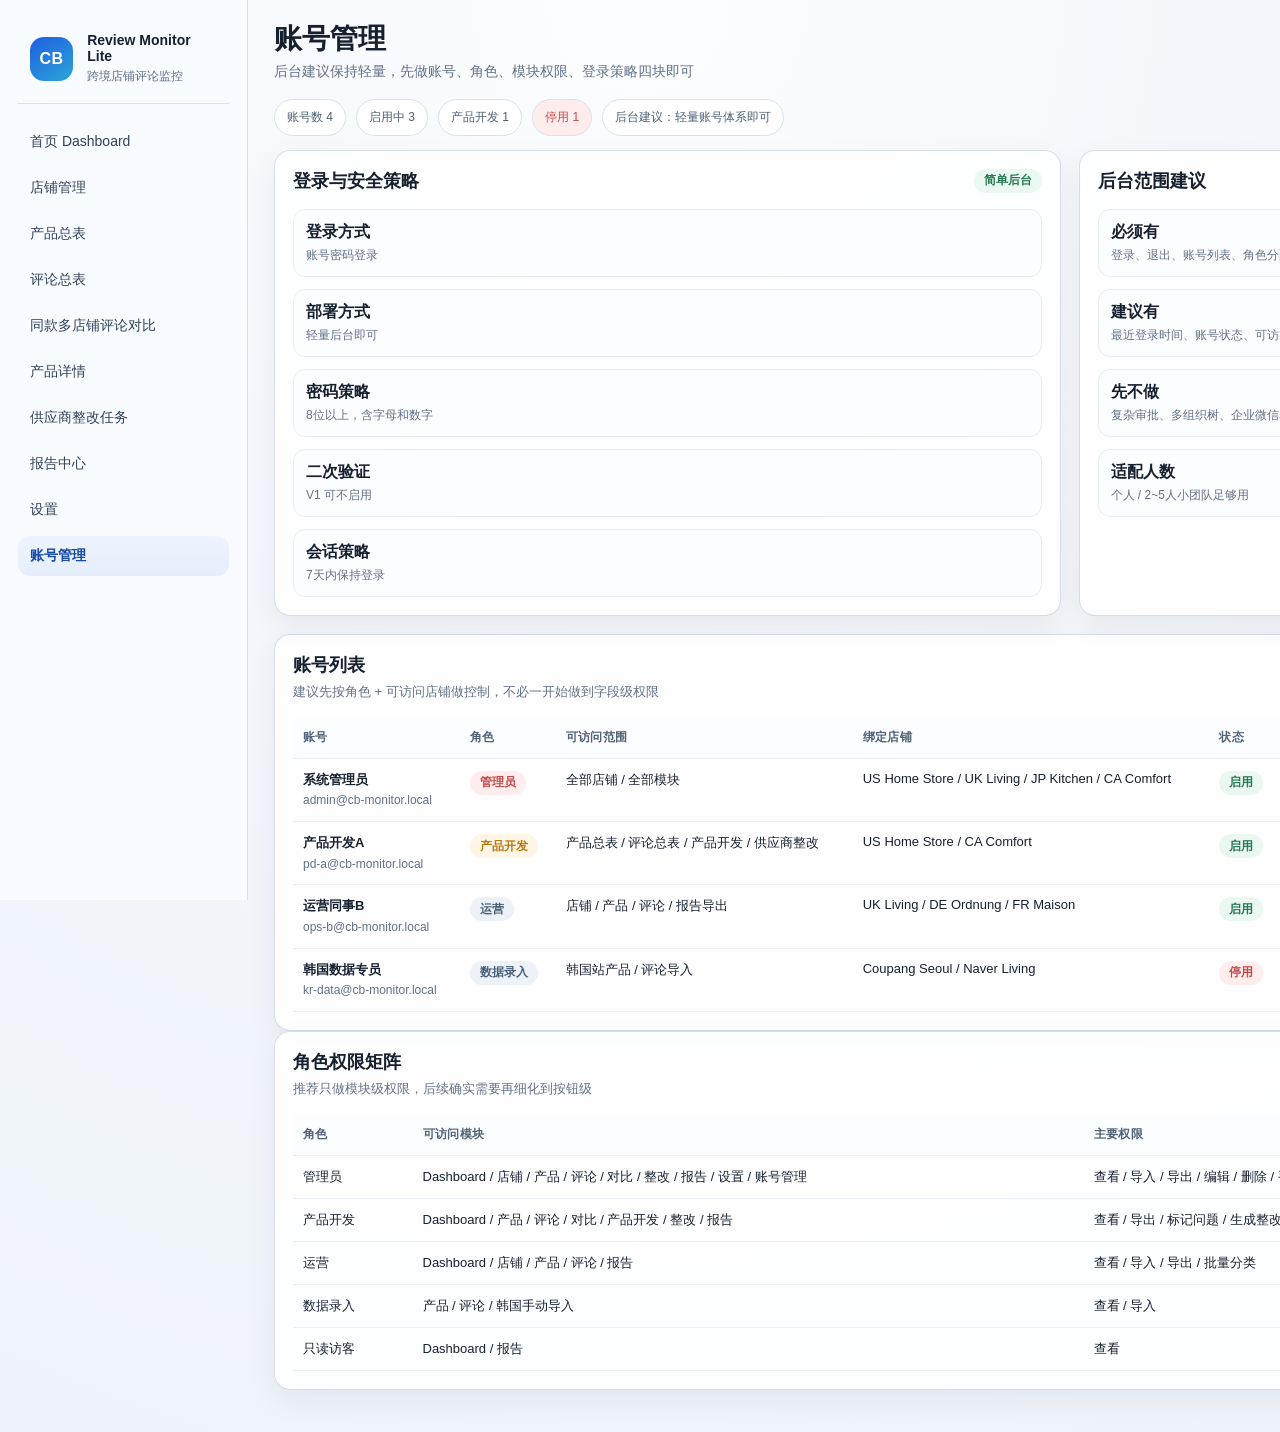
==== prototype/account-management.html @ f5803a5e "feat: add lightweight account management prototype" ====
<!DOCTYPE html>
<html lang="zh-CN">
  <head>
    <meta charset="UTF-8" />
    <meta name="viewport" content="width=device-width, initial-scale=1.0" />
    <title>账号管理 | CrossBorder Store Review Monitor Lite</title>
    <link rel="stylesheet" href="./styles.css" />
  </head>
  <body data-page="account-management">
    <div class="app-shell">
      <aside class="sidebar">
        <div class="brand">
          <div class="brand-mark">CB</div>
          <div>
            <strong>Review Monitor Lite</strong>
            <p>跨境店铺评论监控</p>
          </div>
        </div>
        <nav class="nav">
          <a class="nav-item" href="./index.html">首页 Dashboard</a>
          <a class="nav-item" href="./stores.html">店铺管理</a>
          <a class="nav-item" href="./products.html">产品总表</a>
          <a class="nav-item" href="./reviews.html">评论总表</a>
          <a class="nav-item" href="./comparison.html">同款多店铺评论对比</a>
          <a class="nav-item" href="./product-detail.html">产品详情</a>
          <a class="nav-item" href="./supplier-tasks.html">供应商整改任务</a>
          <a class="nav-item" href="./reports.html">报告中心</a>
          <a class="nav-item" href="./settings.html">设置</a>
          <a class="nav-item active" href="./account-management.html">账号管理</a>
        </nav>
      </aside>

      <main class="main">
        <header class="topbar">
          <div>
            <h1>账号管理</h1>
            <p>后台建议保持轻量，先做账号、角色、模块权限、登录策略四块即可</p>
          </div>
          <div class="topbar-actions">
            <button class="button ghost">批量停用</button>
            <button class="button ghost">导出账号列表</button>
            <button class="button primary">新增账号</button>
          </div>
        </header>

        <section class="table-summary">
          <div class="summary-pill" id="accounts-summary-total">账号数 4</div>
          <div class="summary-pill" id="accounts-summary-active">启用中 3</div>
          <div class="summary-pill" id="accounts-summary-pd">产品开发 1</div>
          <div class="summary-pill warn" id="accounts-summary-disabled">停用 1</div>
          <div class="summary-pill" id="accounts-summary-backend">后台建议：轻量账号体系即可</div>
        </section>

        <section class="two-col">
          <div class="panel">
            <div class="panel-head compact">
              <h2>登录与安全策略</h2>
              <span class="chip success">简单后台</span>
            </div>
            <div class="setting-list" id="security-settings">
              <div><strong>登录方式</strong><span>账号密码登录</span></div>
              <div><strong>部署方式</strong><span>轻量后台即可</span></div>
              <div><strong>密码策略</strong><span>8位以上，含字母和数字</span></div>
              <div><strong>二次验证</strong><span>V1 可不启用</span></div>
              <div><strong>会话策略</strong><span>7天内保持登录</span></div>
            </div>
          </div>

          <div class="panel">
            <div class="panel-head compact">
              <h2>后台范围建议</h2>
              <span class="chip neutral">最小可用</span>
            </div>
            <div class="setting-list">
              <div><strong>必须有</strong><span>登录、退出、账号列表、角色分配、重置密码</span></div>
              <div><strong>建议有</strong><span>最近登录时间、账号状态、可访问店铺范围</span></div>
              <div><strong>先不做</strong><span>复杂审批、多组织树、企业微信单点登录</span></div>
              <div><strong>适配人数</strong><span>个人 / 2~5人小团队足够用</span></div>
            </div>
          </div>
        </section>

        <section class="panel">
          <div class="panel-head">
            <div>
              <h2>账号列表</h2>
              <p>建议先按角色 + 可访问店铺做控制，不必一开始做到字段级权限</p>
            </div>
            <span class="chip neutral" id="accounts-note">V1 轻量账号模型</span>
          </div>
          <div class="table-wrap table-wide">
            <table>
              <thead>
                <tr>
                  <th>账号</th>
                  <th>角色</th>
                  <th>可访问范围</th>
                  <th>绑定店铺</th>
                  <th>状态</th>
                  <th>最近登录</th>
                  <th>操作建议</th>
                </tr>
              </thead>
              <tbody id="accounts-table"></tbody>
            </table>
          </div>
        </section>

        <section class="panel">
          <div class="panel-head">
            <div>
              <h2>角色权限矩阵</h2>
              <p>推荐只做模块级权限，后续确实需要再细化到按钮级</p>
            </div>
            <span class="chip warn">先简后细</span>
          </div>
          <div class="table-wrap">
            <table>
              <thead>
                <tr>
                  <th>角色</th>
                  <th>可访问模块</th>
                  <th>主要权限</th>
                </tr>
              </thead>
              <tbody id="roles-table"></tbody>
            </table>
          </div>
        </section>
      </main>
    </div>
    <script src="./app.js"></script>
  </body>
</html>
---- prototype/styles.css ----
:root {
  --bg: #f4f7fb;
  --panel: #ffffff;
  --panel-alt: #f8fafc;
  --line: #d9e2ec;
  --line-strong: #c7d2df;
  --text: #16202f;
  --muted: #627086;
  --blue: #2b6ff2;
  --blue-soft: #e8f0ff;
  --teal: #178c8c;
  --amber: #b97911;
  --amber-soft: #fff6e5;
  --red: #c24b4b;
  --red-soft: #ffecec;
  --green: #277a53;
  --green-soft: #eaf8f1;
  --shadow: 0 10px 30px rgba(19, 36, 64, 0.06);
  --radius: 16px;
  --radius-sm: 10px;
  --sidebar-width: 248px;
  --font: "Segoe UI", "PingFang SC", "Hiragino Sans GB", "Microsoft YaHei", sans-serif;
}

* {
  box-sizing: border-box;
}

body {
  margin: 0;
  font-family: var(--font);
  background: radial-gradient(circle at top, #fcfdff 0, #f4f7fb 38%, #eef3f9 100%);
  color: var(--text);
}

a {
  color: inherit;
  text-decoration: none;
}

button,
input,
select,
textarea {
  font: inherit;
}

.app-shell {
  display: grid;
  grid-template-columns: var(--sidebar-width) 1fr;
  min-height: 100vh;
}

.sidebar {
  position: sticky;
  top: 0;
  height: 100vh;
  padding: 22px 18px;
  background: rgba(248, 251, 255, 0.94);
  border-right: 1px solid rgba(199, 210, 223, 0.7);
  backdrop-filter: blur(14px);
}

.brand {
  display: flex;
  gap: 14px;
  align-items: center;
  padding: 10px 12px 18px;
  border-bottom: 1px solid var(--line);
}

.brand-mark {
  width: 44px;
  height: 44px;
  border-radius: 14px;
  background: linear-gradient(145deg, #1f5fe0, #2ca5d8);
  color: #fff;
  display: grid;
  place-items: center;
  font-weight: 800;
  letter-spacing: 0.04em;
}

.brand strong {
  display: block;
  font-size: 14px;
}

.brand p {
  margin: 4px 0 0;
  font-size: 12px;
  color: var(--muted);
}

.nav {
  display: flex;
  flex-direction: column;
  gap: 6px;
  padding-top: 18px;
}

.nav-item {
  padding: 11px 12px;
  border-radius: 12px;
  color: #314257;
  font-size: 14px;
}

.nav-item:hover,
.nav-item.active {
  background: linear-gradient(180deg, #edf4ff, #e6eefc);
  color: #1447a6;
  font-weight: 600;
}

.main {
  padding: 24px 26px 42px;
}

.topbar,
.filters,
.stats-grid,
.two-col,
.three-col,
.report-grid,
.comparison-hero,
.kanban-summary {
  margin-bottom: 18px;
}

.topbar {
  display: flex;
  justify-content: space-between;
  align-items: flex-start;
  gap: 20px;
}

.topbar h1 {
  margin: 0;
  font-size: 28px;
  line-height: 1.1;
}

.topbar p {
  margin: 8px 0 0;
  color: var(--muted);
  font-size: 14px;
}

.topbar-actions {
  display: flex;
  gap: 10px;
}

.button {
  height: 40px;
  padding: 0 16px;
  border-radius: 10px;
  border: 1px solid var(--line-strong);
  background: #fff;
  color: #314257;
  cursor: pointer;
}

.button.primary {
  background: linear-gradient(180deg, #2f7cff, #1f5fe0);
  color: white;
  border-color: #1f5fe0;
}

.button.ghost {
  background: #f8fbff;
}

.button.full {
  width: 100%;
}

.filters {
  display: flex;
  flex-wrap: wrap;
  gap: 12px;
  padding: 14px;
  background: rgba(255, 255, 255, 0.78);
  border: 1px solid rgba(199, 210, 223, 0.8);
  border-radius: var(--radius);
  box-shadow: var(--shadow);
}

.filters.dense {
  gap: 10px;
}

.filter-row {
  display: flex;
  flex-direction: column;
  gap: 6px;
  min-width: 130px;
}

.filter-row.wide {
  min-width: 260px;
}

.filter-row.filter-search {
  flex: 1 1 260px;
}

.filter-row label {
  font-size: 12px;
  color: var(--muted);
}

.filter-row input,
.filter-row select,
.filter-row textarea,
.placeholder-auth input {
  padding: 0 12px;
  border: 1px solid var(--line);
  border-radius: 10px;
  background: #fcfdff;
  color: var(--text);
}

.filter-row input,
.filter-row select,
.placeholder-auth input {
  height: 40px;
}

.filter-row textarea {
  min-height: 88px;
  padding: 10px 12px;
  resize: vertical;
  line-height: 1.5;
}

.stats-grid,
.comparison-hero,
.report-grid,
.kanban-summary {
  display: grid;
  gap: 14px;
}

.stats-grid {
  grid-template-columns: repeat(6, minmax(0, 1fr));
}

.stat-card,
.kanban-stat {
  padding: 18px;
  border-radius: var(--radius);
  background: linear-gradient(180deg, rgba(255, 255, 255, 0.96), rgba(250, 252, 255, 0.96));
  border: 1px solid rgba(199, 210, 223, 0.72);
  box-shadow: var(--shadow);
}

.stat-card strong,
.kanban-stat strong {
  display: block;
  margin: 10px 0 6px;
  font-size: 30px;
  line-height: 1;
}

.stat-card em,
.stat-card .stat-label,
.kanban-stat span {
  font-style: normal;
  color: var(--muted);
  font-size: 13px;
}

.stat-card.warn {
  background: linear-gradient(180deg, #fffdfa, #fff6ea);
}

.stat-card.danger {
  background: linear-gradient(180deg, #fffafa, #fff0f0);
}

.two-col {
  display: grid;
  grid-template-columns: minmax(0, 1.35fr) minmax(340px, 0.95fr);
  gap: 18px;
}

.three-col,
.report-grid,
.comparison-hero,
.kanban-summary {
  grid-template-columns: repeat(3, minmax(0, 1fr));
}

.kanban {
  display: grid;
  grid-template-columns: repeat(4, minmax(0, 1fr));
  gap: 18px;
  margin-bottom: 18px;
}

.panel {
  background: rgba(255, 255, 255, 0.88);
  border: 1px solid rgba(199, 210, 223, 0.75);
  border-radius: var(--radius);
  box-shadow: var(--shadow);
  overflow: hidden;
}

.panel-head {
  display: flex;
  justify-content: space-between;
  align-items: flex-start;
  gap: 16px;
  padding: 18px 18px 0;
}

.panel-actions {
  display: flex;
  gap: 10px;
  align-items: center;
}

.panel-head.compact {
  align-items: center;
}

.panel-head h2 {
  margin: 0;
  font-size: 18px;
}

.panel-head p {
  margin: 6px 0 0;
  font-size: 13px;
  color: var(--muted);
}

.text-link {
  color: var(--blue);
  font-size: 13px;
}

.segmented {
  display: inline-flex;
  padding: 4px;
  gap: 4px;
  background: #f2f6fb;
  border-radius: 12px;
}

.segmented button {
  border: 0;
  padding: 8px 12px;
  border-radius: 9px;
  background: transparent;
  color: var(--muted);
  cursor: pointer;
}

.segmented .active {
  background: #fff;
  color: var(--text);
  box-shadow: 0 2px 8px rgba(15, 32, 57, 0.08);
}

.table-wrap {
  overflow: auto;
  padding: 16px 18px 18px;
}

.column-picker {
  margin: 16px 18px 0;
  padding: 14px 16px;
  border: 1px solid #e6edf5;
  border-radius: 14px;
  background: #fbfdff;
}

.column-picker.hidden {
  display: none;
}

.column-picker-head {
  display: flex;
  justify-content: space-between;
  gap: 12px;
  margin-bottom: 12px;
}

.column-picker-head h3 {
  margin: 0;
  font-size: 15px;
}

.column-picker-head span {
  color: var(--muted);
  font-size: 12px;
}

.column-picker-grid {
  display: grid;
  grid-template-columns: repeat(6, minmax(0, 1fr));
  gap: 10px;
}

.column-option {
  display: flex;
  align-items: center;
  gap: 8px;
  padding: 8px 10px;
  border: 1px solid #e4ebf3;
  border-radius: 10px;
  background: #fff;
  font-size: 13px;
  cursor: grab;
}

.column-option.dragging {
  opacity: 0.45;
  border-style: dashed;
}

.column-option.drop-target {
  border-color: var(--blue);
  background: var(--blue-soft);
}

table {
  width: 100%;
  border-collapse: collapse;
  min-width: 760px;
}

.table-wide table {
  min-width: 1320px;
}

th,
td {
  padding: 12px 10px;
  border-bottom: 1px solid #e9eff5;
  text-align: left;
  vertical-align: top;
  font-size: 13px;
}

th {
  position: sticky;
  top: 0;
  background: #fbfdff;
  color: #516277;
  font-size: 12px;
  text-transform: uppercase;
  letter-spacing: 0.03em;
}

tbody tr:hover {
  background: #f8fbff;
}

.product-cell,
.review-meta,
.store-cell {
  display: flex;
  gap: 12px;
  min-width: 180px;
}

.thumb {
  flex: 0 0 auto;
  width: 42px;
  height: 42px;
  border-radius: 10px;
  background: linear-gradient(150deg, #c9d7ea, #eef3f9);
  border: 1px solid rgba(176, 192, 210, 0.8);
}

.thumb.xl {
  width: 88px;
  height: 88px;
  border-radius: 22px;
}

.tone-1 { background: linear-gradient(150deg, #d7e5ff, #f4f8ff); }
.tone-2 { background: linear-gradient(150deg, #ffe1ce, #fff7f1); }
.tone-3 { background: linear-gradient(150deg, #e2f3ea, #f7fcf9); }
.tone-4 { background: linear-gradient(150deg, #d7d5ff, #f5f5ff); }
.tone-5 { background: linear-gradient(150deg, #f5dfdf, #fff8f8); }
.tone-6 { background: linear-gradient(150deg, #e1eef5, #f6fbff); }

.cell-title {
  font-weight: 600;
  line-height: 1.35;
}

.cell-sub {
  display: block;
  margin-top: 4px;
  color: var(--muted);
  font-size: 12px;
  line-height: 1.4;
}

.chip,
.status {
  display: inline-flex;
  align-items: center;
  height: 24px;
  padding: 0 10px;
  border-radius: 999px;
  font-size: 12px;
  font-weight: 600;
  white-space: nowrap;
}

.chip.neutral,
.status.neutral {
  background: #edf2f8;
  color: #486077;
}

.chip.warn,
.status.warn {
  background: var(--amber-soft);
  color: var(--amber);
}

.chip.danger,
.status.danger {
  background: var(--red-soft);
  color: var(--red);
}

.chip.success,
.status.success {
  background: var(--green-soft);
  color: var(--green);
}

.link-inline {
  color: var(--blue);
  font-weight: 600;
}

.review-feed {
  padding: 10px 18px 18px;
  display: flex;
  flex-direction: column;
  gap: 12px;
}

.review-card {
  border: 1px solid #e5edf5;
  background: #fbfdff;
  border-radius: 14px;
  padding: 14px;
}

.review-card-head,
.meta-inline {
  display: flex;
  flex-wrap: wrap;
  gap: 8px;
  align-items: center;
}

.review-card p {
  margin: 10px 0;
  color: #314257;
  line-height: 1.6;
  font-size: 13px;
}

.thumb-strip {
  display: flex;
  gap: 8px;
  align-items: center;
  width: fit-content;
}

.thumb-strip .thumb {
  width: 38px;
  height: 38px;
}

.media-link {
  display: inline-flex;
  padding: 2px 0;
}

.media-thumb {
  position: relative;
  overflow: hidden;
}

.media-thumb.is-video {
  background: linear-gradient(145deg, #d8e4f7, #b7c7e8);
}

.media-thumb.is-video::after {
  content: "";
  position: absolute;
  inset: 0;
  background: linear-gradient(180deg, rgba(16, 27, 44, 0.02), rgba(16, 27, 44, 0.22));
}

.media-play {
  position: absolute;
  left: 50%;
  top: 50%;
  transform: translate(-50%, -50%);
  z-index: 1;
  width: 20px;
  height: 20px;
  border-radius: 50%;
  display: grid;
  place-items: center;
  background: rgba(255, 255, 255, 0.92);
  color: #17335c;
  font-size: 10px;
  box-shadow: 0 6px 14px rgba(18, 36, 65, 0.12);
}

.media-hint {
  display: block;
  margin-top: 6px;
}

.spark-group,
.bars,
.chart-stack,
.issue-grid,
.bar-grid {
  padding: 16px 18px 18px;
}

.spark-line {
  margin-bottom: 14px;
}

.spark-line:last-child {
  margin-bottom: 0;
}

.spark-head {
  display: flex;
  justify-content: space-between;
  margin-bottom: 8px;
  font-size: 13px;
}

.spark-track {
  height: 10px;
  background: #eaf0f6;
  border-radius: 999px;
  overflow: hidden;
}

.spark-track i {
  display: block;
  height: 100%;
  border-radius: inherit;
  background: linear-gradient(90deg, #2d76f7, #31a7c1);
}

.bar-row {
  display: grid;
  grid-template-columns: 78px 1fr 52px;
  gap: 10px;
  align-items: center;
  margin-bottom: 12px;
}

.bar-row div,
.bar-item div {
  height: 10px;
  background: #ecf2f8;
  border-radius: 999px;
  overflow: hidden;
}

.bar-row i,
.bar-item i {
  display: block;
  height: 100%;
  background: linear-gradient(90deg, #1f67ea, #4da6df);
}

.news-list {
  list-style: none;
  margin: 0;
  padding: 4px 18px 18px;
}

.news-list li {
  display: flex;
  justify-content: space-between;
  gap: 12px;
  padding: 12px 0;
  border-bottom: 1px solid #edf2f7;
  font-size: 13px;
}

.table-summary {
  display: flex;
  flex-wrap: wrap;
  gap: 10px;
  margin-bottom: 14px;
}

.summary-pill {
  padding: 9px 12px;
  border-radius: 999px;
  background: #fff;
  border: 1px solid var(--line);
  font-size: 12px;
  color: #4d6076;
}

.summary-pill.warn {
  background: var(--red-soft);
  color: var(--red);
}

.compare-pool {
  display: flex;
  flex-wrap: wrap;
  gap: 10px;
  padding: 8px 18px 18px;
}

.stars {
  color: #e39a1b;
  letter-spacing: 0.08em;
}

.review-master td:nth-child(6) {
  min-width: 260px;
}

.comparison-card {
  padding: 18px;
  border-radius: var(--radius);
  background: linear-gradient(180deg, rgba(255,255,255,.95), rgba(248,251,255,.96));
  border: 1px solid rgba(199, 210, 223, 0.76);
  box-shadow: var(--shadow);
}

.comparison-card h3,
.mini-chart h3,
.copy-block h3 {
  margin: 0 0 10px;
  font-size: 16px;
}

.comparison-card .numbers {
  display: grid;
  grid-template-columns: repeat(2, minmax(0, 1fr));
  gap: 10px;
  margin-top: 14px;
}

.comparison-card .numbers div {
  padding: 10px;
  border-radius: 12px;
  background: #f7faff;
}

.chart-stack {
  display: grid;
  gap: 14px;
}

.mini-chart {
  padding: 14px;
  border: 1px solid #e6edf5;
  border-radius: 14px;
  background: #fbfdff;
}

.bar-grid,
.issue-grid {
  padding: 0;
}

.bar-item {
  display: grid;
  grid-template-columns: 96px 1fr 56px;
  align-items: center;
  gap: 10px;
  margin-bottom: 10px;
  font-size: 13px;
}

.bar-grid.warning i {
  background: linear-gradient(90deg, #f0a43a, #d05d4e);
}

.bar-grid.cool i {
  background: linear-gradient(90deg, #2a74f0, #2aa8c5);
}

.issue-grid {
  display: grid;
  gap: 10px;
}

.issue-pill {
  display: flex;
  justify-content: space-between;
  gap: 12px;
  padding: 10px 12px;
  border-radius: 12px;
  background: #f5f8fc;
  font-size: 13px;
}

.detail-hero {
  display: grid;
  grid-template-columns: minmax(0, 1.2fr) minmax(0, 1fr);
  gap: 18px;
  margin-bottom: 18px;
}

.product-card-large,
.detail-metrics,
.detail-grid,
.form-grid {
  background: rgba(255, 255, 255, 0.88);
  border: 1px solid rgba(199, 210, 223, 0.75);
  border-radius: var(--radius);
  box-shadow: var(--shadow);
}

.product-card-large {
  display: flex;
  gap: 18px;
  align-items: center;
  padding: 20px;
}

.detail-metrics {
  display: grid;
  grid-template-columns: repeat(3, minmax(0, 1fr));
  gap: 1px;
  background: var(--line);
}

.detail-metrics div {
  padding: 18px;
  background: #fff;
}

.detail-metrics span,
.detail-grid span,
.timeline-item strong + span,
.setting-list span {
  color: var(--muted);
  font-size: 12px;
}

.detail-metrics strong {
  display: block;
  margin-top: 8px;
  font-size: 24px;
}

.detail-grid {
  display: grid;
  grid-template-columns: repeat(2, minmax(0, 1fr));
  gap: 1px;
  background: var(--line);
  overflow: hidden;
}

.detail-grid div {
  background: #fff;
  padding: 16px;
}

.copy-block,
.issue-notes,
.timeline,
.setting-list,
.placeholder-auth {
  padding: 16px 18px 18px;
}

.copy-block ul {
  margin: 0;
  padding-left: 18px;
  color: #314257;
  line-height: 1.7;
}

.issue-notes {
  display: grid;
  gap: 10px;
}

.issue-notes div {
  display: flex;
  gap: 12px;
  padding: 10px 12px;
  border-radius: 12px;
  background: #fbfdff;
  border: 1px solid #e7edf5;
}

.timeline {
  display: grid;
  gap: 12px;
}

.timeline-item {
  display: grid;
  grid-template-columns: 72px 1fr;
  gap: 12px;
  padding: 12px;
  border-radius: 12px;
  background: #f8fbff;
  border: 1px solid #e8eef6;
}

.kanban-summary {
  grid-template-columns: repeat(4, minmax(0, 1fr));
}

.kanban-stat {
  display: flex;
  justify-content: space-between;
  align-items: center;
}

.kanban-stat strong {
  margin: 0;
  font-size: 28px;
}

.kanban-column {
  background: rgba(255, 255, 255, 0.86);
  border: 1px solid rgba(199, 210, 223, 0.75);
  border-radius: var(--radius);
  padding: 16px;
  box-shadow: var(--shadow);
}

.kanban-column h3 {
  margin: 0 0 12px;
  font-size: 16px;
}

.task-card {
  padding: 12px;
  border-radius: 14px;
  background: #fbfdff;
  border: 1px solid #e8eef6;
  margin-bottom: 10px;
}

.task-card:last-child {
  margin-bottom: 0;
}

.task-card p {
  margin: 8px 0;
  color: #314257;
  font-size: 13px;
  line-height: 1.6;
}

.report-grid {
  grid-template-columns: repeat(4, minmax(0, 1fr));
}

.report-card {
  padding: 18px;
  border-radius: var(--radius);
  background: rgba(255, 255, 255, 0.9);
  border: 1px solid rgba(199, 210, 223, 0.76);
  box-shadow: var(--shadow);
}

.report-card p {
  color: var(--muted);
  font-size: 13px;
  line-height: 1.6;
}

.form-grid {
  display: grid;
  grid-template-columns: repeat(2, minmax(0, 1fr));
  gap: 1px;
  background: var(--line);
  overflow: hidden;
}

.form-grid label {
  display: flex;
  flex-direction: column;
  gap: 8px;
  padding: 16px;
  background: #fff;
}

.form-grid span {
  font-size: 12px;
  color: var(--muted);
}

.setting-list {
  display: grid;
  gap: 12px;
}

.setting-list div {
  display: flex;
  flex-direction: column;
  gap: 4px;
  padding: 12px;
  border: 1px solid #e7edf5;
  border-radius: 12px;
  background: #fbfdff;
}

.placeholder-auth {
  display: grid;
  place-items: center;
  min-height: 340px;
  background: linear-gradient(180deg, #f7fbff, #f0f5fb);
}

.auth-card {
  width: 320px;
  padding: 24px;
  border-radius: 18px;
  background: #fff;
  border: 1px solid var(--line);
  box-shadow: var(--shadow);
}

.auth-card h3 {
  margin: 0 0 14px;
}

.auth-card p {
  color: var(--muted);
  font-size: 12px;
  line-height: 1.6;
}

.auth-card input {
  width: 100%;
  margin-bottom: 12px;
}

@media (max-width: 1440px) {
  .stats-grid {
    grid-template-columns: repeat(3, minmax(0, 1fr));
  }

  .report-grid {
    grid-template-columns: repeat(2, minmax(0, 1fr));
  }
}

@media (max-width: 1180px) {
  .app-shell {
    grid-template-columns: 1fr;
  }

  .sidebar {
    position: relative;
    height: auto;
  }

  .two-col,
  .three-col,
  .detail-hero,
  .comparison-layout,
  .kanban,
  .kanban-summary,
  .comparison-hero {
    grid-template-columns: 1fr;
  }

  .stats-grid {
    grid-template-columns: repeat(2, minmax(0, 1fr));
  }

  .column-picker-grid {
    grid-template-columns: repeat(3, minmax(0, 1fr));
  }
}

@media (max-width: 760px) {
  .main {
    padding: 18px;
  }

  .topbar {
    flex-direction: column;
  }

  .topbar-actions {
    width: 100%;
    flex-wrap: wrap;
  }

  .button {
    flex: 1 1 auto;
  }

  .stats-grid,
  .report-grid {
    grid-template-columns: 1fr;
  }

  .column-picker-grid {
    grid-template-columns: repeat(2, minmax(0, 1fr));
  }
}
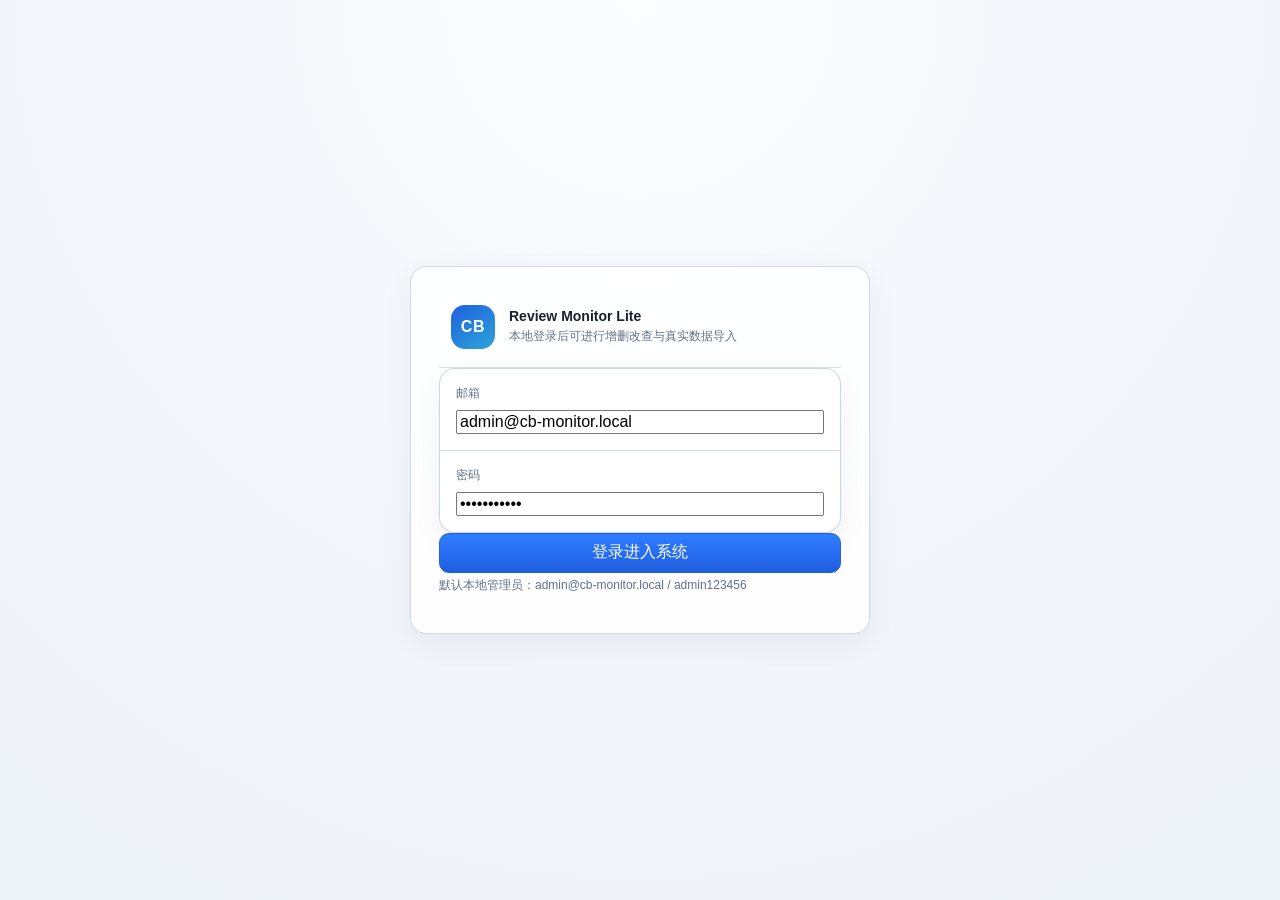
==== commit f3f364e2: "feat: add local auth and end-to-end crud flows" ====
--- a/prototype/account-management.html
+++ b/prototype/account-management.html
@@ -38,8 +38,8 @@
           </div>
           <div class="topbar-actions">
             <button class="button ghost">批量停用</button>
-            <button class="button ghost">导出账号列表</button>
-            <button class="button primary">新增账号</button>
+            <button class="button ghost" id="logout-button">退出登录</button>
+            <button class="button primary" id="accounts-create-button">新增账号</button>
           </div>
         </header>
 
--- a/prototype/styles.css
+++ b/prototype/styles.css
@@ -33,6 +33,31 @@
   color: var(--text);
 }
 
+.login-shell {
+  min-height: 100vh;
+  display: grid;
+  place-items: center;
+  padding: 24px;
+}
+
+.login-card {
+  width: min(460px, 100%);
+  padding: 28px;
+  background: rgba(255, 255, 255, 0.9);
+  border: 1px solid rgba(199, 210, 223, 0.8);
+  border-radius: var(--radius);
+  box-shadow: var(--shadow);
+}
+
+.brand-login {
+  border-bottom: none;
+  padding: 0 0 18px;
+}
+
+.form-grid.single {
+  grid-template-columns: 1fr;
+}
+
 a {
   color: inherit;
   text-decoration: none;
@@ -174,6 +199,13 @@
 
 .button.full {
   width: 100%;
+}
+
+.mini-action {
+  height: 30px;
+  padding: 0 10px;
+  margin-right: 6px;
+  font-size: 12px;
 }
 
 .filters {
